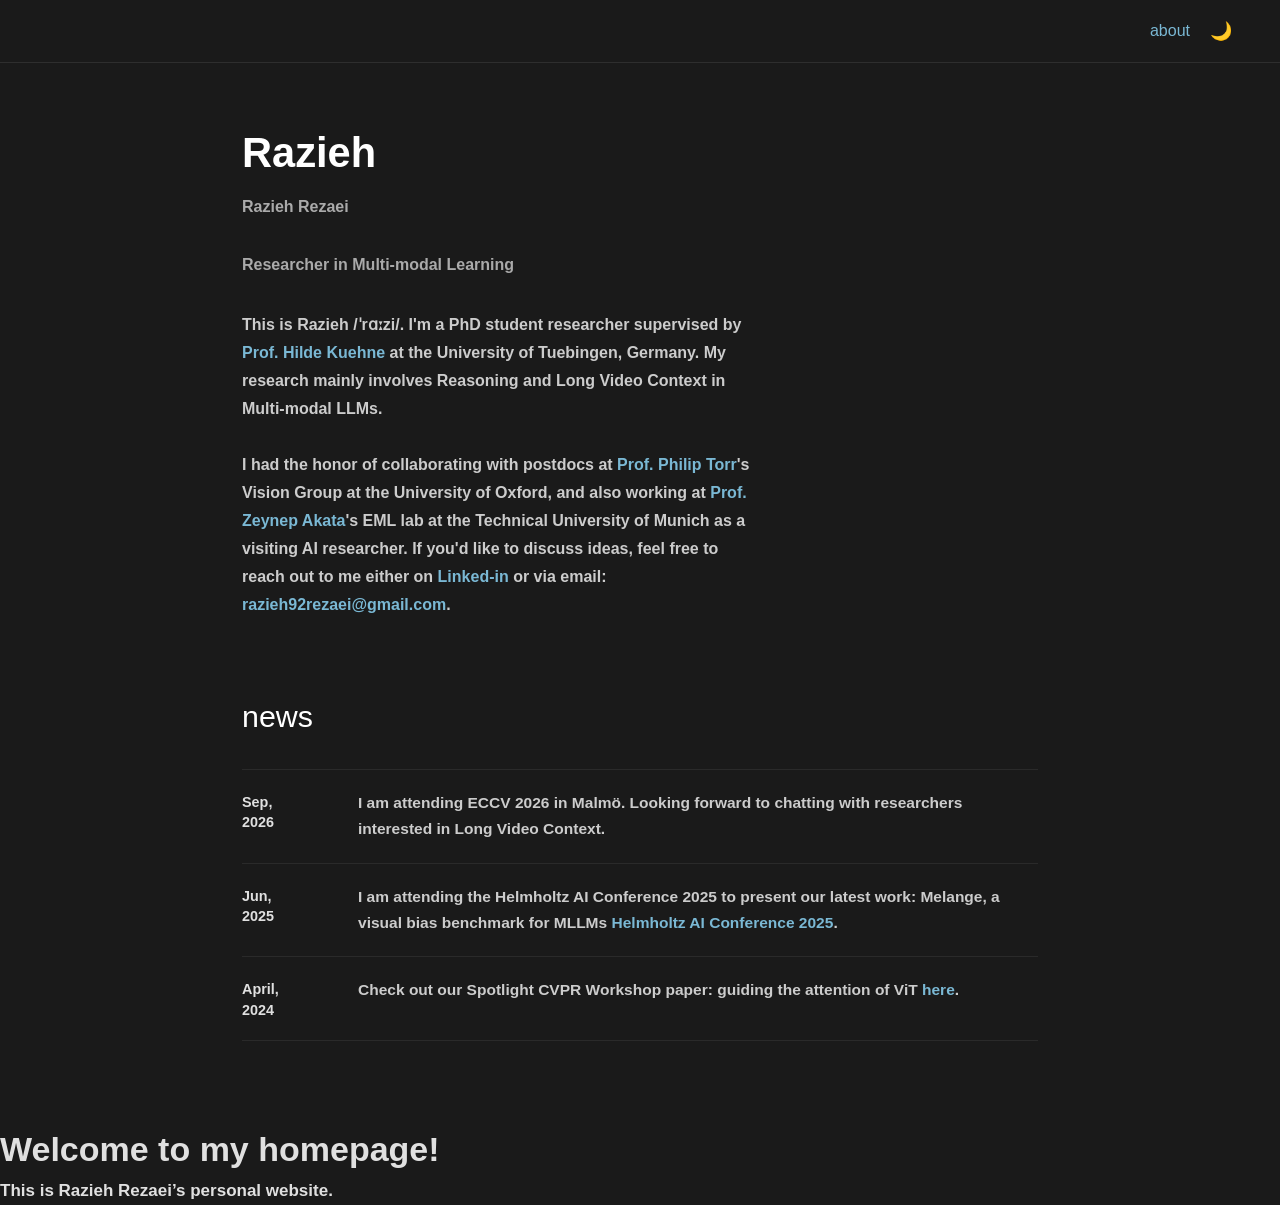
==== index.html @ 0e5223a2 "Update index.html" ====
<!DOCTYPE html>
<html lang="en">
<head>
  <meta charset="UTF-8" />
  <meta name="viewport" content="width=device-width, initial-scale=1.0" />
  <title>Razi Rezaei</title>
  <style>
    *, *::before, *::after { box-sizing: border-box; margin: 0; padding: 0; }

    body {
      background-color: #1a1a1a;
      color: #e0e0e0;
      font-family: -apple-system, BlinkMacSystemFont, "Segoe UI", Roboto, sans-serif;
      font-size: 17px;
      line-height: 1.65;
    }

    /* ── Top nav ── */
    nav {
      display: flex;
      justify-content: flex-end;
      align-items: center;
      padding: 18px 48px;
      border-bottom: 1px solid #2e2e2e;
      gap: 20px;
    }

    nav a {
      color: #7ab8d4;
      text-decoration: none;
      font-size: 16px;
    }

    nav a:hover { text-decoration: underline; }

    .theme-toggle {
      background: none;
      border: none;
      cursor: pointer;
      font-size: 18px;
      color: #e0e0e0;
      padding: 0;
    }

    /* ── Main layout ── */
    main {
      max-width: 860px;
      margin: 0 auto;
      padding: 56px 32px 80px;
    }

    /* ── Hero section ── */
    .hero-name {
      font-size: 2.6rem;
      font-weight: 400;
      margin-bottom: 6px;
      color: #ffffff;
    }

    .hero-name strong {
      font-weight: 800;
    }

    .hero-subtitle {
      font-size: 1rem;
      color: #aaaaaa;
      margin-bottom: 32px;
    }

    .hero-body {
      display: flex;
      gap: 48px;
      align-items: flex-start;
    }

    .hero-bio {
      flex: 1;
      font-size: 1rem;
      color: #cccccc;
      line-height: 1.75;
    }

    .hero-bio a {
      color: #7ab8d4;
      text-decoration: none;
    }

    .hero-bio a:hover { text-decoration: underline; }

    .hero-photo {
      flex-shrink: 0;
      width: 240px;
    }

    .hero-photo img {
      width: 100%;
      border-radius: 10px;
      display: block;
      object-fit: cover;
    }

    /* ── News section ── */
    .news-section {
      margin-top: 72px;
    }

    .news-section h2 {
      font-size: 1.9rem;
      font-weight: 300;
      color: #ffffff;
      margin-bottom: 28px;
    }

    .news-list {
      display: flex;
      flex-direction: column;
      gap: 0;
    }

    .news-item {
      display: grid;
      grid-template-columns: 100px 1fr;
      gap: 16px;
      padding: 20px 0;
      border-top: 1px solid #2a2a2a;
      align-items: start;
    }

    .news-item:last-child {
      border-bottom: 1px solid #2a2a2a;
    }

    .news-date {
      font-size: 0.9rem;
      font-weight: 700;
      color: #e0e0e0;
      padding-top: 2px;
      line-height: 1.4;
    }

    .news-text {
      font-size: 0.97rem;
      color: #cccccc;
      line-height: 1.7;
    }

    .news-text a {
      color: #7ab8d4;
      text-decoration: none;
    }

    .news-text a:hover { text-decoration: underline; }

    /* ── Responsive ── */
    @media (max-width: 620px) {
      .hero-body { flex-direction: column-reverse; }
      .hero-photo { width: 100%; max-width: 300px; margin: 0 auto; }
      nav { padding: 16px 20px; }
      main { padding: 36px 20px 60px; }
      .news-item { grid-template-columns: 90px 1fr; }
    }
  </style>
</head>
<body>

  <!-- Navigation -->
  <nav>
    <a href="#">about</a>
    <button class="theme-toggle" onclick="toggleTheme()" title="Toggle theme">🌙</button>
  </nav>

  <main>

    <!-- Hero -->
    <h1 class="hero-name"><strong>Razieh</h1>
    <p class="hero-subtitle">Razieh Rezaei</p>
    <p class="hero-subtitle">Researcher in Multi-modal Learning</p>

    <div class="hero-body">
      <div class="hero-bio">
        <p>
          This is Razieh /ˈrɑːzi/. I'm a PhD student researcher supervised by <a href="#">Prof. Hilde Kuehne</a> at the University of Tuebingen, Germany.
          My research mainly involves Reasoning and Long Video Context in Multi-modal LLMs.
        </p>
        <br />
        <p>
          I had the honor of collaborating with postdocs at <a href="#">Prof. Philip Torr</a>'s Vision Group at the University of Oxford, and also working at <a href="#">Prof. Zeynep Akata</a>'s EML lab at the Technical University of Munich as a visiting AI researcher. If you'd like to discuss ideas, feel free to reach out to me either on <a href="#">Linked-in</a> or via email: <a href="#">razieh92rezaei@gmail.com</a>.
        </p>
      </div>

      <div class="hero-photo">
        <!-- Replace 'photo.png' with your actual image filename -->
        <img src="photo.png" alt="Photo of Razi Rezaei" />
      </div>

    </div>


    
    <!-- News -->
    <section class="news-section">
      <h2>news</h2>
      <div class="news-list">


        <div class="news-item">
          <div class="news-date">Sep,<br />2026</div>
          <div class="news-text">
            I am attending ECCV 2026 in Malmö. Looking forward to chatting with researchers interested in Long Video Context.
          </div>
        </div>


        <div class="news-item">
          <div class="news-date">Jun,<br />2025</div>
          <div class="news-text">
            I am attending the Helmholtz AI Conference 2025 to present our latest work: Melange, a visual bias benchmark for MLLMs
            <a href="#">Helmholtz AI Conference 2025</a>.
          </div>
        </div>


        <div class="news-item">
          <div class="news-date">April,<br />2024</div>
          <div class="news-text">
            Check out our Spotlight CVPR Workshop paper: guiding the attention of ViT
            <a href="#">here</a>.
          </div>
        </div>

        

      </div>
    </section>

  </main>

  <script>
    // Simple light/dark toggle
    const light = {
      '--bg': '#ffffff', '--text': '#111111', '--sub': '#555555',
      '--bio': '#222222', '--link': '#1a6fa0', '--border': '#dddddd',
      '--date': '#111111', '--news': '#333333', '--h': '#000000'
    };
    const dark = {
      '--bg': '#1a1a1a', '--text': '#e0e0e0', '--sub': '#aaaaaa',
      '--bio': '#cccccc', '--link': '#7ab8d4', '--border': '#2a2a2a',
      '--date': '#e0e0e0', '--news': '#cccccc', '--h': '#ffffff'
    };

    function applyTheme(theme) {
      const r = document.documentElement;
      // Direct property approach since we used literal colours above;
      // for a full CSS-variable version you'd swap these out.
      const isDark = theme === 'dark';
      document.body.style.backgroundColor = isDark ? '#1a1a1a' : '#f5f5f5';
      document.body.style.color = isDark ? '#e0e0e0' : '#111111';
      localStorage.setItem('theme', theme);
    }

    function toggleTheme() {
      const current = localStorage.getItem('theme') || 'dark';
      const next = current === 'dark' ? 'light' : 'dark';
      applyTheme(next);
      document.querySelector('.theme-toggle').textContent = next === 'dark' ? '🌙' : '☀️';
    }

    // Apply saved theme on load
    const saved = localStorage.getItem('theme') || 'dark';
    applyTheme(saved);
    document.querySelector('.theme-toggle').textContent = saved === 'dark' ? '🌙' : '☀️';
  </script>

</body>
</html>




<!DOCTYPE html>
<html>
<head>
  <title>Razieh Rezaei</title>
</head>
<body>
  <h1>Welcome to my homepage!</h1>
  <p>This is Razieh Rezaei’s personal website.</p>
</body>
</html>
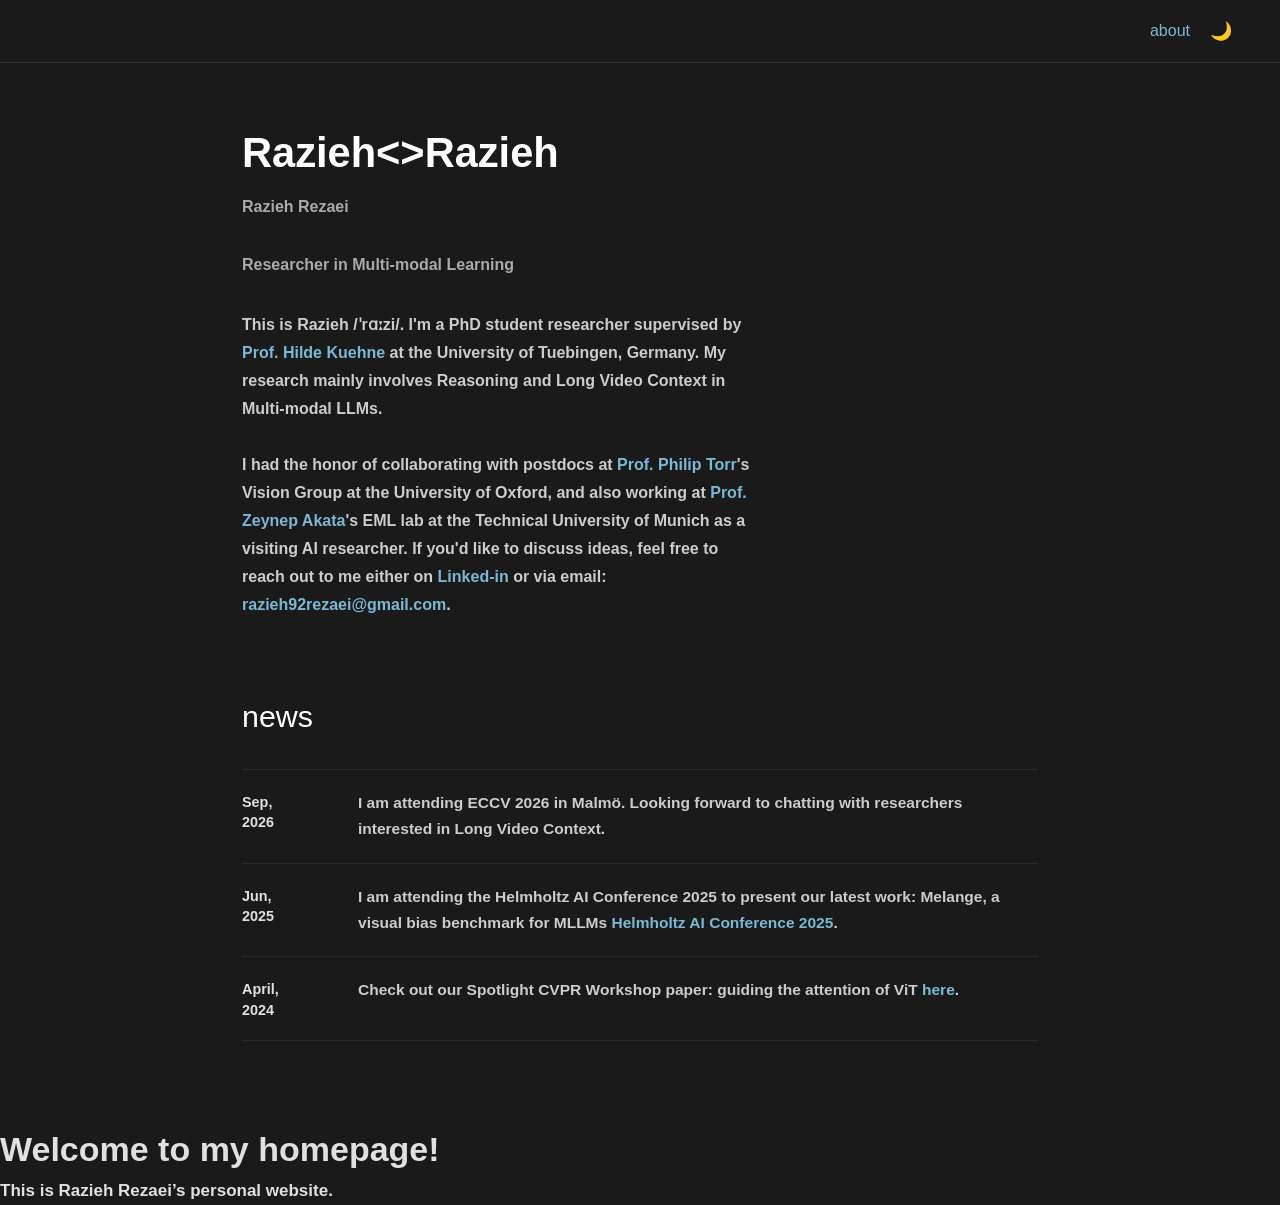
==== commit 0c89c3ed: "Correct hero name heading structure Fix duplicate strong tag in hero name heading" ====
--- a/index.html
+++ b/index.html
@@ -172,7 +172,7 @@
   <main>
 
     <!-- Hero -->
-    <h1 class="hero-name"><strong>Razieh</h1>
+    <h1 class="hero-name"><strong>Razieh<><strong>Razieh</h1>
     <p class="hero-subtitle">Razieh Rezaei</p>
     <p class="hero-subtitle">Researcher in Multi-modal Learning</p>
 
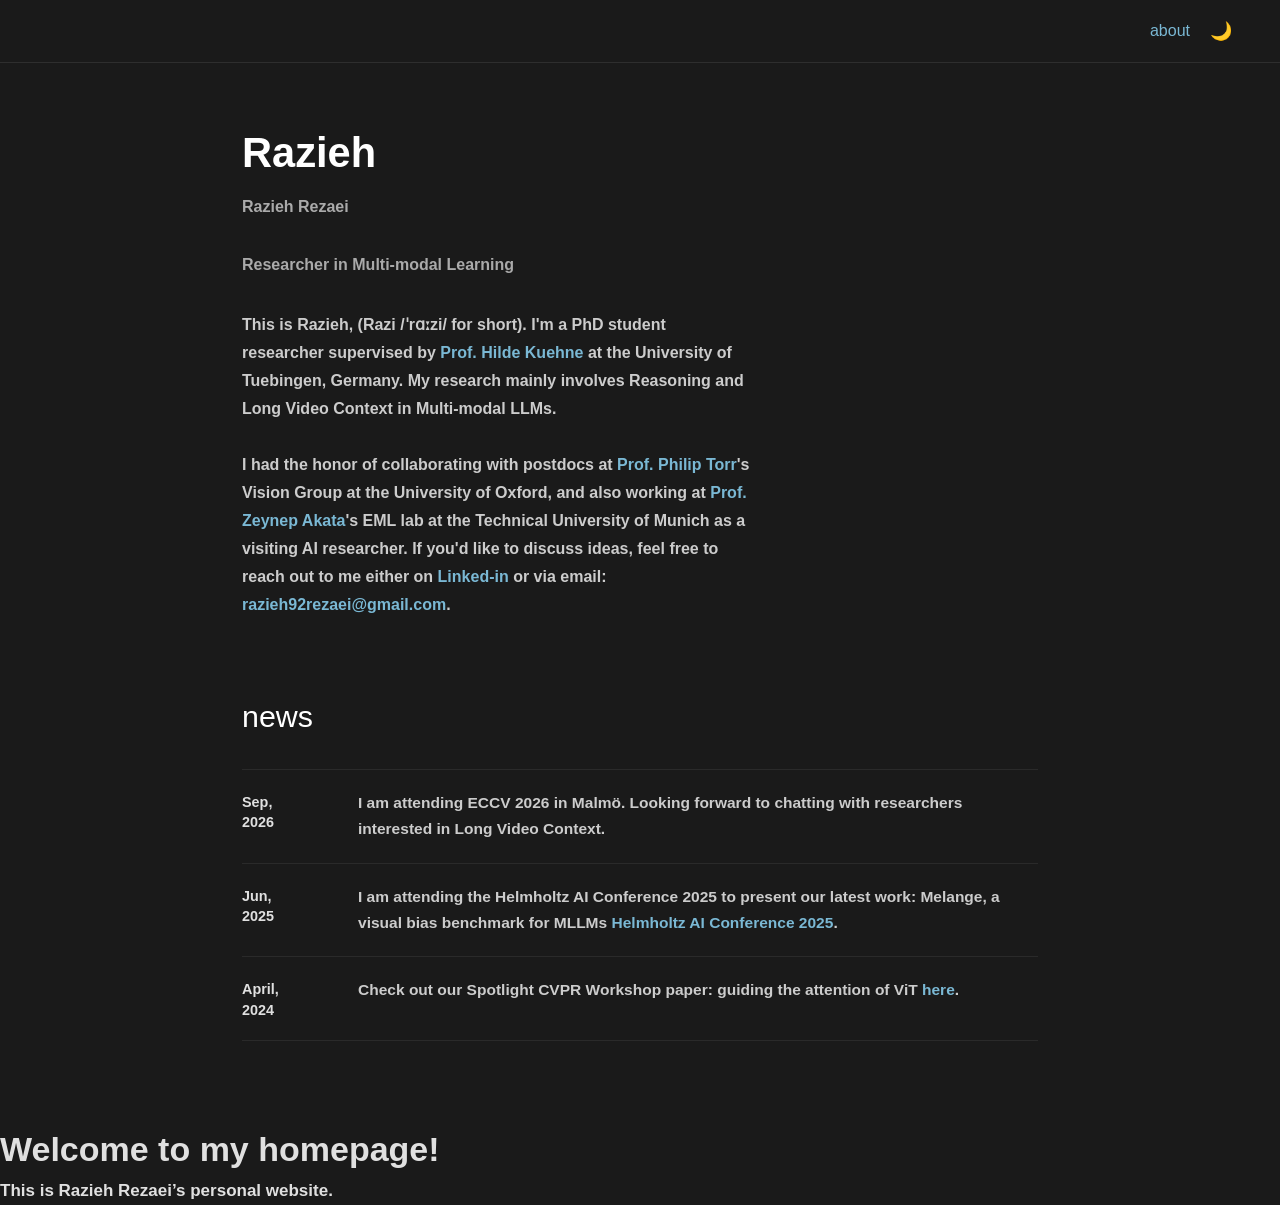
==== commit 0021f50c: "Update index.html" ====
--- a/index.html
+++ b/index.html
@@ -172,14 +172,14 @@
   <main>
 
     <!-- Hero -->
-    <h1 class="hero-name"><strong>Razieh<><strong>Razieh</h1>
+    <h1 class="hero-name"><strong>Razieh</h1>
     <p class="hero-subtitle">Razieh Rezaei</p>
     <p class="hero-subtitle">Researcher in Multi-modal Learning</p>
 
     <div class="hero-body">
       <div class="hero-bio">
         <p>
-          This is Razieh /ˈrɑːzi/. I'm a PhD student researcher supervised by <a href="#">Prof. Hilde Kuehne</a> at the University of Tuebingen, Germany.
+          This is Razieh, (Razi /ˈrɑːzi/ for short). I'm a PhD student researcher supervised by <a href="#">Prof. Hilde Kuehne</a> at the University of Tuebingen, Germany.
           My research mainly involves Reasoning and Long Video Context in Multi-modal LLMs.
         </p>
         <br />
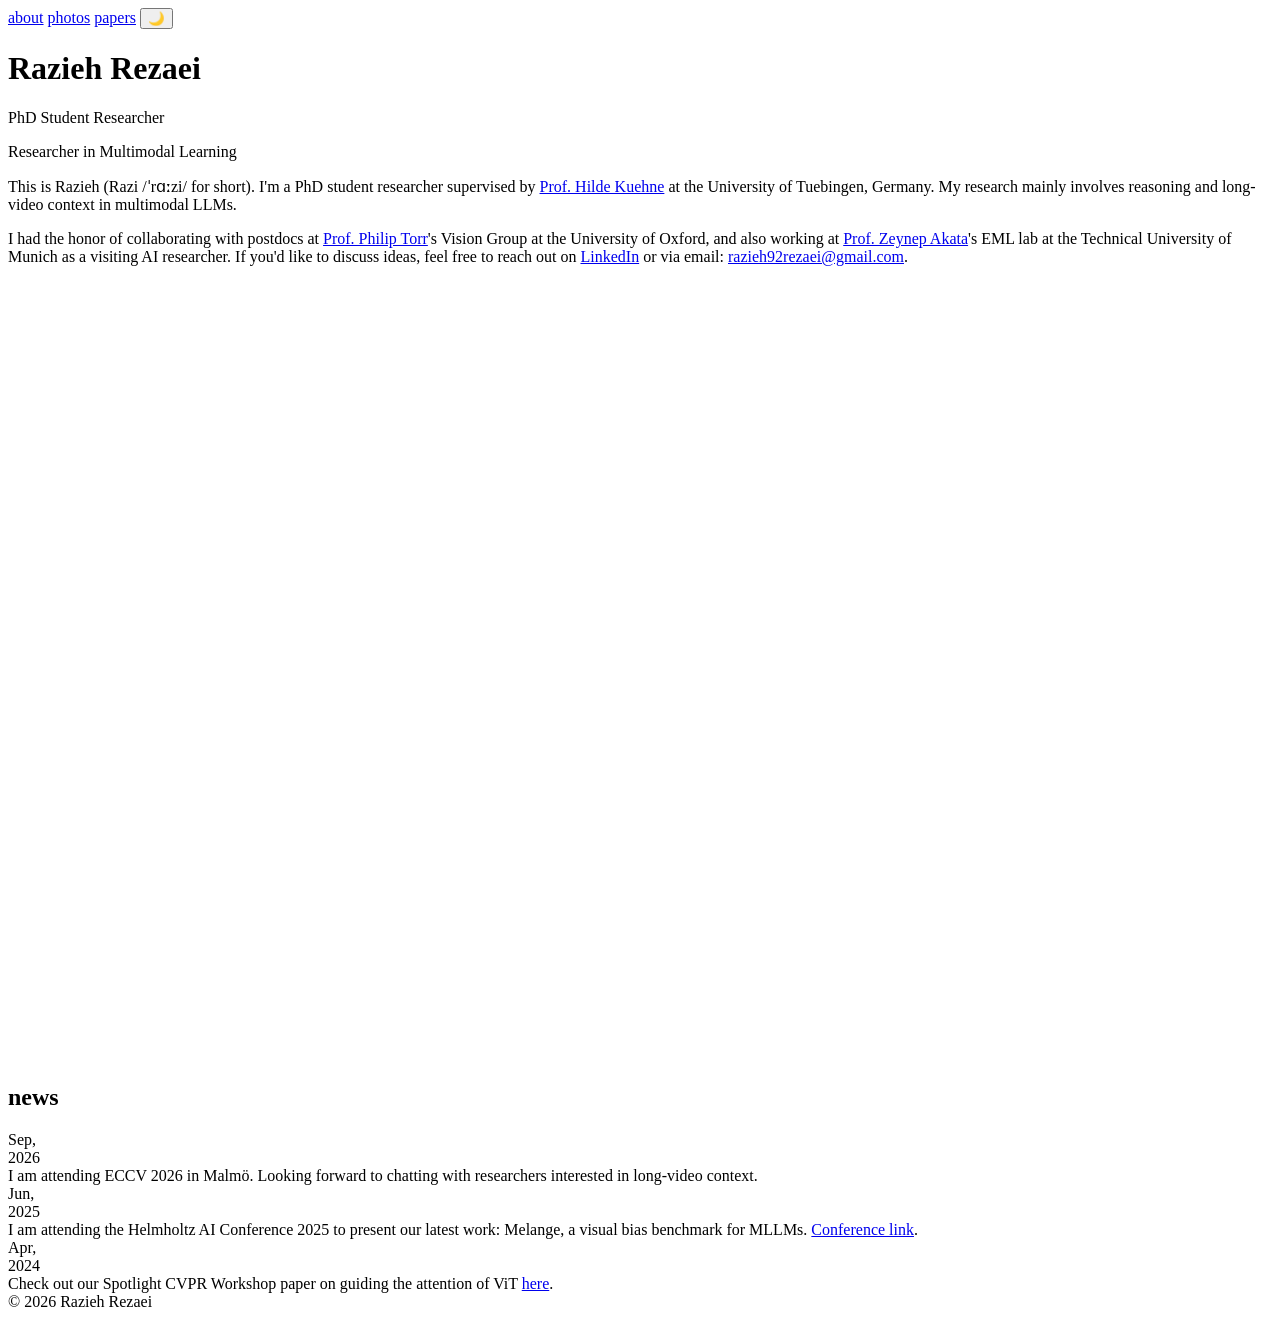
==== commit d9575ca6: "Add files via upload" ====
--- a/index.html
+++ b/index.html
@@ -3,287 +3,76 @@
 <head>
   <meta charset="UTF-8" />
   <meta name="viewport" content="width=device-width, initial-scale=1.0" />
-  <title>Razi Rezaei</title>
-  <style>
-    *, *::before, *::after { box-sizing: border-box; margin: 0; padding: 0; }
-
-    body {
-      background-color: #1a1a1a;
-      color: #e0e0e0;
-      font-family: -apple-system, BlinkMacSystemFont, "Segoe UI", Roboto, sans-serif;
-      font-size: 17px;
-      line-height: 1.65;
-    }
-
-    /* ── Top nav ── */
-    nav {
-      display: flex;
-      justify-content: flex-end;
-      align-items: center;
-      padding: 18px 48px;
-      border-bottom: 1px solid #2e2e2e;
-      gap: 20px;
-    }
-
-    nav a {
-      color: #7ab8d4;
-      text-decoration: none;
-      font-size: 16px;
-    }
-
-    nav a:hover { text-decoration: underline; }
-
-    .theme-toggle {
-      background: none;
-      border: none;
-      cursor: pointer;
-      font-size: 18px;
-      color: #e0e0e0;
-      padding: 0;
-    }
-
-    /* ── Main layout ── */
-    main {
-      max-width: 860px;
-      margin: 0 auto;
-      padding: 56px 32px 80px;
-    }
-
-    /* ── Hero section ── */
-    .hero-name {
-      font-size: 2.6rem;
-      font-weight: 400;
-      margin-bottom: 6px;
-      color: #ffffff;
-    }
-
-    .hero-name strong {
-      font-weight: 800;
-    }
-
-    .hero-subtitle {
-      font-size: 1rem;
-      color: #aaaaaa;
-      margin-bottom: 32px;
-    }
-
-    .hero-body {
-      display: flex;
-      gap: 48px;
-      align-items: flex-start;
-    }
-
-    .hero-bio {
-      flex: 1;
-      font-size: 1rem;
-      color: #cccccc;
-      line-height: 1.75;
-    }
-
-    .hero-bio a {
-      color: #7ab8d4;
-      text-decoration: none;
-    }
-
-    .hero-bio a:hover { text-decoration: underline; }
-
-    .hero-photo {
-      flex-shrink: 0;
-      width: 240px;
-    }
-
-    .hero-photo img {
-      width: 100%;
-      border-radius: 10px;
-      display: block;
-      object-fit: cover;
-    }
-
-    /* ── News section ── */
-    .news-section {
-      margin-top: 72px;
-    }
-
-    .news-section h2 {
-      font-size: 1.9rem;
-      font-weight: 300;
-      color: #ffffff;
-      margin-bottom: 28px;
-    }
-
-    .news-list {
-      display: flex;
-      flex-direction: column;
-      gap: 0;
-    }
-
-    .news-item {
-      display: grid;
-      grid-template-columns: 100px 1fr;
-      gap: 16px;
-      padding: 20px 0;
-      border-top: 1px solid #2a2a2a;
-      align-items: start;
-    }
-
-    .news-item:last-child {
-      border-bottom: 1px solid #2a2a2a;
-    }
-
-    .news-date {
-      font-size: 0.9rem;
-      font-weight: 700;
-      color: #e0e0e0;
-      padding-top: 2px;
-      line-height: 1.4;
-    }
-
-    .news-text {
-      font-size: 0.97rem;
-      color: #cccccc;
-      line-height: 1.7;
-    }
-
-    .news-text a {
-      color: #7ab8d4;
-      text-decoration: none;
-    }
-
-    .news-text a:hover { text-decoration: underline; }
-
-    /* ── Responsive ── */
-    @media (max-width: 620px) {
-      .hero-body { flex-direction: column-reverse; }
-      .hero-photo { width: 100%; max-width: 300px; margin: 0 auto; }
-      nav { padding: 16px 20px; }
-      main { padding: 36px 20px 60px; }
-      .news-item { grid-template-columns: 90px 1fr; }
-    }
-  </style>
+  <meta name="description" content="Razieh Rezaei — researcher in multimodal learning, reasoning, and long-video understanding." />
+  <title>Razieh Rezaei</title>
+  <link rel="stylesheet" href="styles.css" />
 </head>
 <body>
-
-  <!-- Navigation -->
-  <nav>
-    <a href="#">about</a>
-    <button class="theme-toggle" onclick="toggleTheme()" title="Toggle theme">🌙</button>
+  <nav class="site-nav" aria-label="Main navigation">
+    <a class="active" href="index.html">about</a>
+    <a href="photos.html">photos</a>
+    <a href="papers.html">papers</a>
+    <button class="theme-toggle" type="button" aria-label="Switch theme">🌙</button>
   </nav>
 
   <main>
-
-    <!-- Hero -->
-    <h1 class="hero-name"><strong>Razieh</h1>
-    <p class="hero-subtitle">Razieh Rezaei</p>
-    <p class="hero-subtitle">Researcher in Multi-modal Learning</p>
+    <h1 class="hero-name">Razieh Rezaei</h1>
+    <p class="hero-subtitle">PhD Student Researcher</p>
+    <p class="hero-subtitle">Researcher in Multimodal Learning</p>
 
     <div class="hero-body">
       <div class="hero-bio">
         <p>
-          This is Razieh, (Razi /ˈrɑːzi/ for short). I'm a PhD student researcher supervised by <a href="#">Prof. Hilde Kuehne</a> at the University of Tuebingen, Germany.
-          My research mainly involves Reasoning and Long Video Context in Multi-modal LLMs.
+          This is Razieh (Razi /ˈrɑːzi/ for short). I'm a PhD student researcher supervised by
+          <a href="https://example.com/hilde-kuehne" target="_blank" rel="noopener">Prof. Hilde Kuehne</a>
+          at the University of Tuebingen, Germany. My research mainly involves reasoning and long-video context in multimodal LLMs.
         </p>
-        <br />
         <p>
-          I had the honor of collaborating with postdocs at <a href="#">Prof. Philip Torr</a>'s Vision Group at the University of Oxford, and also working at <a href="#">Prof. Zeynep Akata</a>'s EML lab at the Technical University of Munich as a visiting AI researcher. If you'd like to discuss ideas, feel free to reach out to me either on <a href="#">Linked-in</a> or via email: <a href="#">razieh92rezaei@gmail.com</a>.
+          I had the honor of collaborating with postdocs at
+          <a href="https://example.com/philip-torr" target="_blank" rel="noopener">Prof. Philip Torr</a>'s Vision Group at the University of Oxford,
+          and also working at
+          <a href="https://example.com/zeynep-akata" target="_blank" rel="noopener">Prof. Zeynep Akata</a>'s EML lab at the Technical University of Munich as a visiting AI researcher.
+          If you'd like to discuss ideas, feel free to reach out on
+          <a href="https://example.com/linkedin" target="_blank" rel="noopener">LinkedIn</a>
+          or via email: <a href="mailto:razieh92rezaei@gmail.com">razieh92rezaei@gmail.com</a>.
         </p>
       </div>
 
-      <div class="hero-photo">
-        <!-- Replace 'photo.png' with your actual image filename -->
-        <img src="photo.png" alt="Photo of Razi Rezaei" />
+      <div class="hero-photo-wrap">
+        <img class="hero-photo" src="profile_img.png" alt="Photo of Razieh Rezaei" />
+      </div>
+    </div>
+
+    <section class="section">
+      <h2 class="section-title">news</h2>
+
+      <div class="news-item">
+        <div class="news-date">Sep,<br />2026</div>
+        <div class="news-text">
+          I am attending ECCV 2026 in Malmö. Looking forward to chatting with researchers interested in long-video context.
+        </div>
       </div>
 
-    </div>
+      <div class="news-item">
+        <div class="news-date">Jun,<br />2025</div>
+        <div class="news-text">
+          I am attending the Helmholtz AI Conference 2025 to present our latest work: Melange, a visual bias benchmark for MLLMs.
+          <a href="https://example.com/helmholtz-ai-2025" target="_blank" rel="noopener">Conference link</a>.
+        </div>
+      </div>
 
-
-    
-    <!-- News -->
-    <section class="news-section">
-      <h2>news</h2>
-      <div class="news-list">
-
-
-        <div class="news-item">
-          <div class="news-date">Sep,<br />2026</div>
-          <div class="news-text">
-            I am attending ECCV 2026 in Malmö. Looking forward to chatting with researchers interested in Long Video Context.
-          </div>
+      <div class="news-item">
+        <div class="news-date">Apr,<br />2024</div>
+        <div class="news-text">
+          Check out our Spotlight CVPR Workshop paper on guiding the attention of ViT
+          <a href="https://example.com/cvpr-workshop-paper" target="_blank" rel="noopener">here</a>.
         </div>
-
-
-        <div class="news-item">
-          <div class="news-date">Jun,<br />2025</div>
-          <div class="news-text">
-            I am attending the Helmholtz AI Conference 2025 to present our latest work: Melange, a visual bias benchmark for MLLMs
-            <a href="#">Helmholtz AI Conference 2025</a>.
-          </div>
-        </div>
-
-
-        <div class="news-item">
-          <div class="news-date">April,<br />2024</div>
-          <div class="news-text">
-            Check out our Spotlight CVPR Workshop paper: guiding the attention of ViT
-            <a href="#">here</a>.
-          </div>
-        </div>
-
-        
-
       </div>
     </section>
-
   </main>
 
-  <script>
-    // Simple light/dark toggle
-    const light = {
-      '--bg': '#ffffff', '--text': '#111111', '--sub': '#555555',
-      '--bio': '#222222', '--link': '#1a6fa0', '--border': '#dddddd',
-      '--date': '#111111', '--news': '#333333', '--h': '#000000'
-    };
-    const dark = {
-      '--bg': '#1a1a1a', '--text': '#e0e0e0', '--sub': '#aaaaaa',
-      '--bio': '#cccccc', '--link': '#7ab8d4', '--border': '#2a2a2a',
-      '--date': '#e0e0e0', '--news': '#cccccc', '--h': '#ffffff'
-    };
-
-    function applyTheme(theme) {
-      const r = document.documentElement;
-      // Direct property approach since we used literal colours above;
-      // for a full CSS-variable version you'd swap these out.
-      const isDark = theme === 'dark';
-      document.body.style.backgroundColor = isDark ? '#1a1a1a' : '#f5f5f5';
-      document.body.style.color = isDark ? '#e0e0e0' : '#111111';
-      localStorage.setItem('theme', theme);
-    }
-
-    function toggleTheme() {
-      const current = localStorage.getItem('theme') || 'dark';
-      const next = current === 'dark' ? 'light' : 'dark';
-      applyTheme(next);
-      document.querySelector('.theme-toggle').textContent = next === 'dark' ? '🌙' : '☀️';
-    }
-
-    // Apply saved theme on load
-    const saved = localStorage.getItem('theme') || 'dark';
-    applyTheme(saved);
-    document.querySelector('.theme-toggle').textContent = saved === 'dark' ? '🌙' : '☀️';
-  </script>
-
+  <footer class="footer">© <span id="year"></span> Razieh Rezaei</footer>
+  <script src="script.js"></script>
+  <script>document.getElementById('year').textContent = new Date().getFullYear();</script>
 </body>
 </html>
-
-
-
-
-<!DOCTYPE html>
-<html>
-<head>
-  <title>Razieh Rezaei</title>
-</head>
-<body>
-  <h1>Welcome to my homepage!</h1>
-  <p>This is Razieh Rezaei’s personal website.</p>
-</body>
-</html>
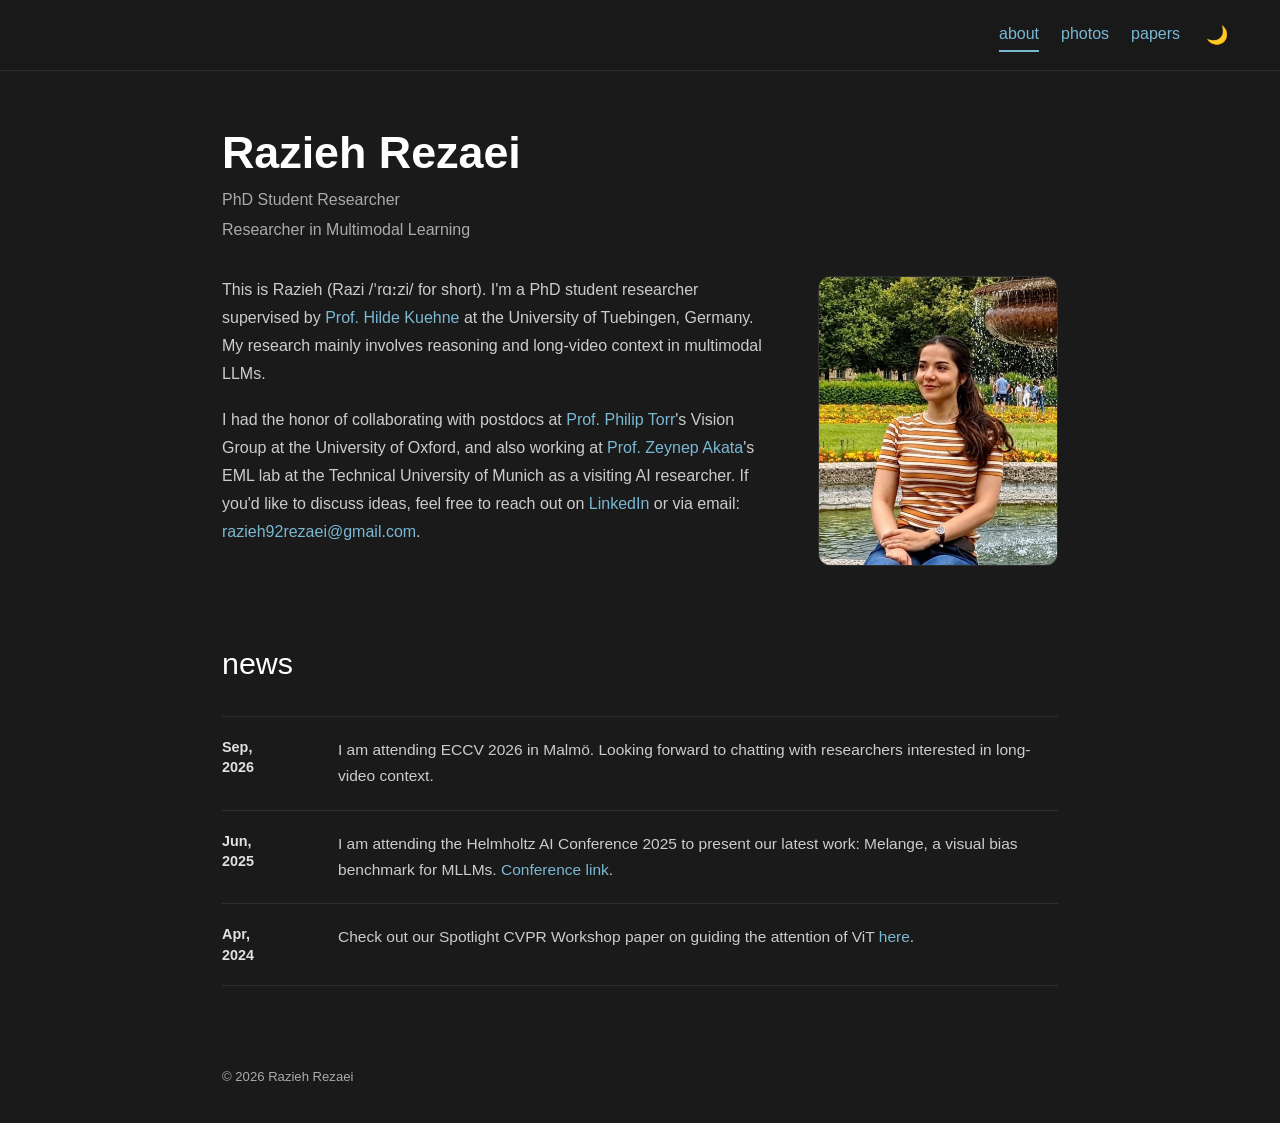
==== commit fbc073b7: "Update index.html" ====
--- a/index.html
+++ b/index.html
@@ -39,7 +39,7 @@
       </div>
 
       <div class="hero-photo-wrap">
-        <img class="hero-photo" src="profile_img.png" alt="Photo of Razieh Rezaei" />
+        <img class="hero-photo" src="photo_main.jpeg" alt="Photo of Razieh Rezaei" />
       </div>
     </div>
 
--- a/styles.css
+++ b/styles.css
@@ -0,0 +1,266 @@
+:root {
+  --bg: #1a1a1a;
+  --surface: #202020;
+  --text: #e0e0e0;
+  --muted: #aaaaaa;
+  --body: #cccccc;
+  --heading: #ffffff;
+  --link: #7ab8d4;
+  --border: #2e2e2e;
+  --card: #222222;
+}
+
+:root[data-theme="light"] {
+  --bg: #f7f7f7;
+  --surface: #ffffff;
+  --text: #111111;
+  --muted: #666666;
+  --body: #2a2a2a;
+  --heading: #000000;
+  --link: #176d9b;
+  --border: #dddddd;
+  --card: #ffffff;
+}
+
+*, *::before, *::after {
+  box-sizing: border-box;
+  margin: 0;
+  padding: 0;
+}
+
+html { scroll-behavior: smooth; }
+
+body {
+  min-height: 100vh;
+  background: var(--bg);
+  color: var(--text);
+  font-family: -apple-system, BlinkMacSystemFont, "Segoe UI", Roboto, Helvetica, Arial, sans-serif;
+  font-size: 17px;
+  line-height: 1.65;
+  transition: background-color .2s ease, color .2s ease;
+}
+
+a { color: var(--link); }
+
+.site-nav {
+  position: sticky;
+  top: 0;
+  z-index: 20;
+  display: flex;
+  justify-content: flex-end;
+  align-items: center;
+  padding: 18px 48px;
+  border-bottom: 1px solid var(--border);
+  background: color-mix(in srgb, var(--bg) 92%, transparent);
+  backdrop-filter: blur(10px);
+  gap: 22px;
+}
+
+.site-nav a {
+  color: var(--link);
+  text-decoration: none;
+  font-size: 16px;
+  padding: 3px 0;
+  border-bottom: 2px solid transparent;
+}
+
+.site-nav a:hover,
+.site-nav a.active {
+  border-bottom-color: var(--link);
+}
+
+.theme-toggle {
+  border: 0;
+  background: transparent;
+  color: var(--text);
+  cursor: pointer;
+  font-size: 18px;
+  line-height: 1;
+  padding: 4px;
+}
+
+main {
+  max-width: 900px;
+  margin: 0 auto;
+  padding: 56px 32px 80px;
+}
+
+.hero-name {
+  color: var(--heading);
+  font-size: clamp(2.25rem, 7vw, 2.8rem);
+  font-weight: 800;
+  line-height: 1.15;
+  margin-bottom: 8px;
+}
+
+.hero-subtitle {
+  color: var(--muted);
+  font-size: 1rem;
+  margin-bottom: 4px;
+}
+
+.hero-subtitle:last-of-type { margin-bottom: 32px; }
+
+.hero-body {
+  display: flex;
+  gap: 48px;
+  align-items: flex-start;
+}
+
+.hero-bio {
+  flex: 1;
+  color: var(--body);
+  font-size: 1rem;
+  line-height: 1.75;
+}
+
+.hero-bio p + p { margin-top: 18px; }
+
+.hero-bio a,
+.news-text a,
+.paper-links a {
+  color: var(--link);
+  text-decoration: none;
+}
+
+.hero-bio a:hover,
+.news-text a:hover,
+.paper-links a:hover { text-decoration: underline; }
+
+.hero-photo-wrap {
+  flex: 0 0 240px;
+}
+
+.hero-photo {
+  width: 240px;
+  height: 290px;
+  border-radius: 12px;
+  display: block;
+  object-fit: cover;
+  object-position: center;
+  background: var(--surface);
+  border: 1px solid var(--border);
+}
+
+.section {
+  margin-top: 72px;
+}
+
+.section-title,
+.page-title {
+  color: var(--heading);
+  font-weight: 300;
+}
+
+.section-title {
+  font-size: 1.9rem;
+  margin-bottom: 28px;
+}
+
+.page-title {
+  font-size: 2.3rem;
+  margin-bottom: 10px;
+}
+
+.page-intro {
+  color: var(--muted);
+  margin-bottom: 34px;
+  max-width: 690px;
+}
+
+.news-item {
+  display: grid;
+  grid-template-columns: 100px 1fr;
+  gap: 16px;
+  padding: 20px 0;
+  border-top: 1px solid var(--border);
+}
+
+.news-item:last-child { border-bottom: 1px solid var(--border); }
+.news-date { color: var(--text); font-size: .9rem; font-weight: 700; line-height: 1.4; }
+.news-text { color: var(--body); font-size: .97rem; line-height: 1.7; }
+
+.gallery {
+  display: grid;
+  grid-template-columns: repeat(2, minmax(0, 1fr));
+  gap: 22px;
+}
+
+.gallery-card {
+  overflow: hidden;
+  background: var(--card);
+  border: 1px solid var(--border);
+  border-radius: 12px;
+}
+
+.gallery-card img {
+  display: block;
+  width: 100%;
+  aspect-ratio: 4 / 3;
+  object-fit: cover;
+  background: var(--surface);
+}
+
+.gallery-card figcaption {
+  color: var(--muted);
+  font-size: .9rem;
+  padding: 12px 14px 14px;
+}
+
+.paper-list { display: grid; gap: 18px; }
+
+.paper-card {
+  background: var(--card);
+  border: 1px solid var(--border);
+  border-radius: 12px;
+  padding: 22px 24px;
+}
+
+.paper-year {
+  color: var(--muted);
+  font-size: .85rem;
+  font-weight: 700;
+  text-transform: uppercase;
+  letter-spacing: .06em;
+  margin-bottom: 6px;
+}
+
+.paper-title {
+  color: var(--heading);
+  font-size: 1.12rem;
+  line-height: 1.45;
+  margin-bottom: 7px;
+}
+
+.paper-authors,
+.paper-venue {
+  color: var(--body);
+  font-size: .94rem;
+}
+
+.paper-venue { color: var(--muted); margin-top: 2px; }
+.paper-links { display: flex; flex-wrap: wrap; gap: 14px; margin-top: 12px; font-size: .93rem; }
+
+.footer {
+  max-width: 900px;
+  margin: 0 auto;
+  padding: 0 32px 36px;
+  color: var(--muted);
+  font-size: .82rem;
+}
+
+@media (max-width: 650px) {
+  .site-nav {
+    justify-content: center;
+    padding: 14px 16px;
+    gap: 17px;
+  }
+
+  main { padding: 38px 20px 60px; }
+  .hero-body { flex-direction: column-reverse; gap: 28px; }
+  .hero-photo-wrap { flex-basis: auto; width: 100%; }
+  .hero-photo { width: min(100%, 320px); height: 360px; margin: 0 auto; }
+  .news-item { grid-template-columns: 84px 1fr; }
+  .gallery { grid-template-columns: 1fr; }
+  .footer { padding: 0 20px 28px; }
+}
